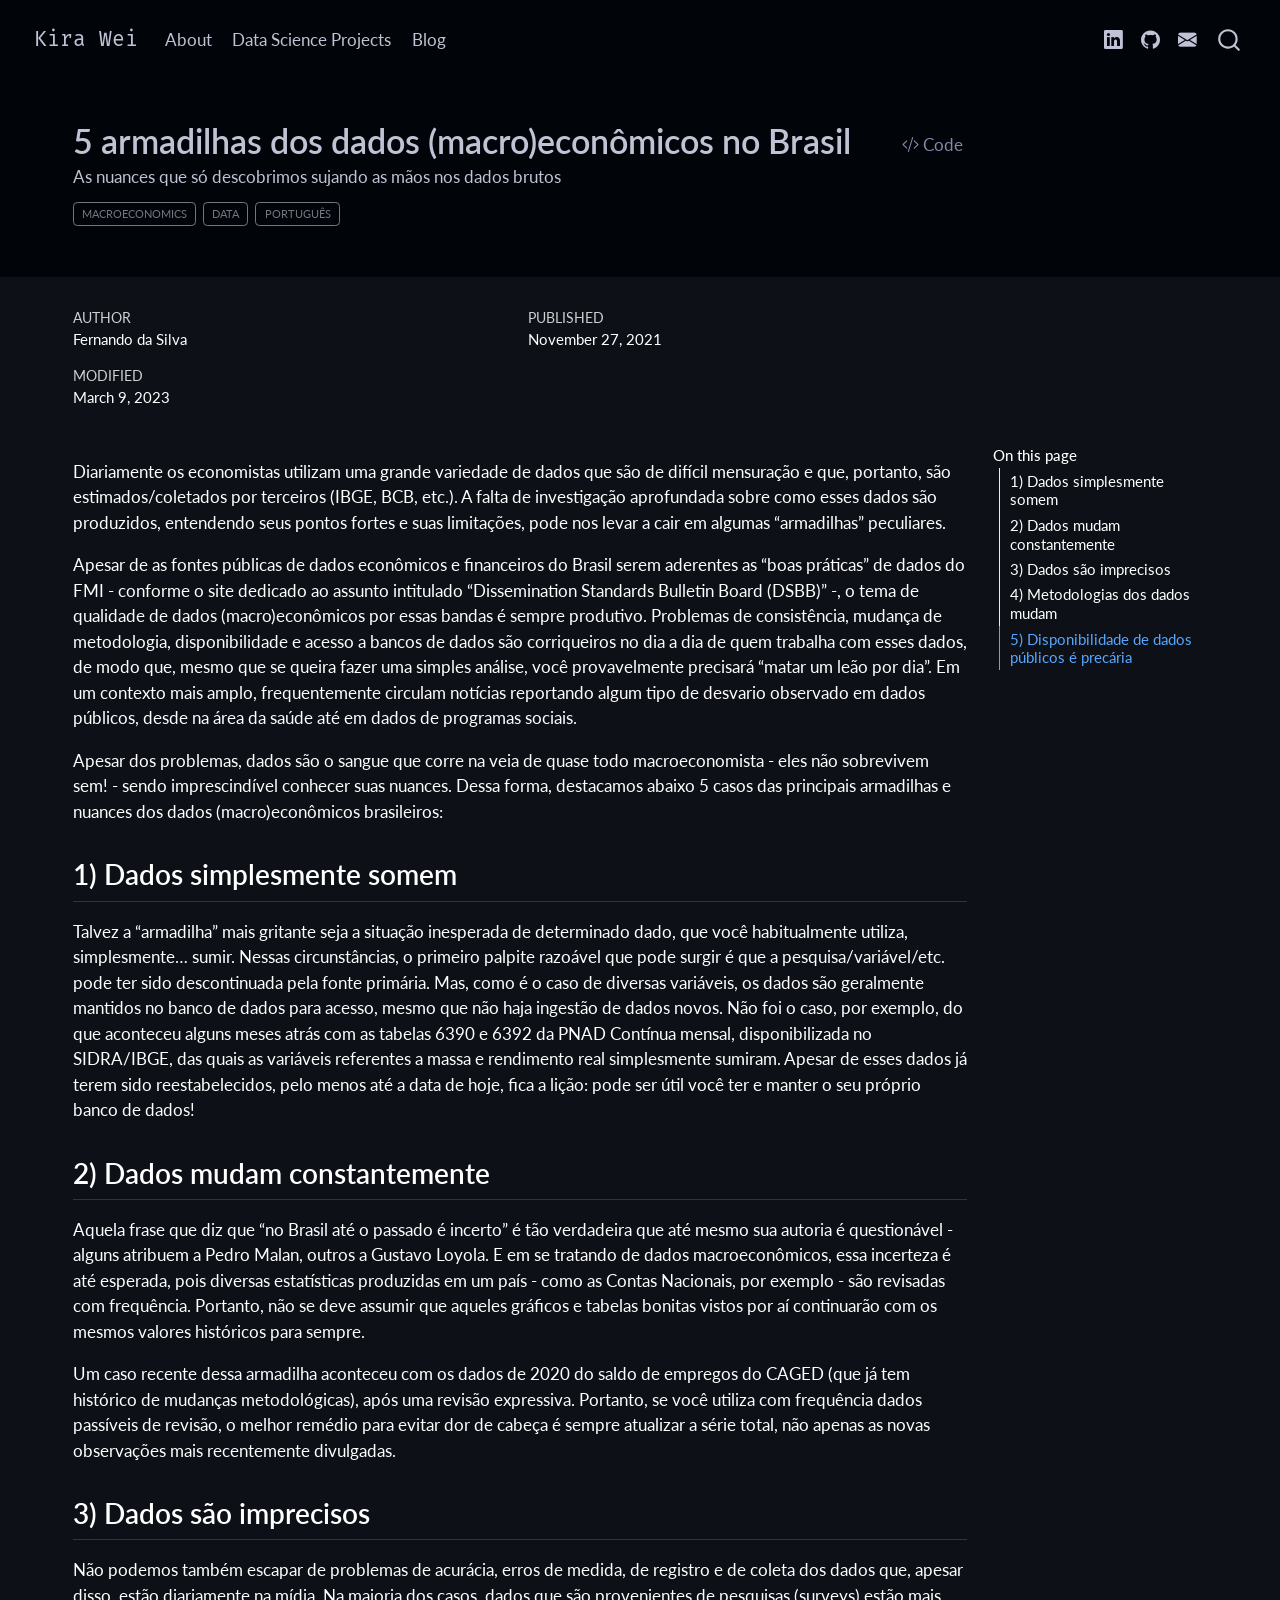
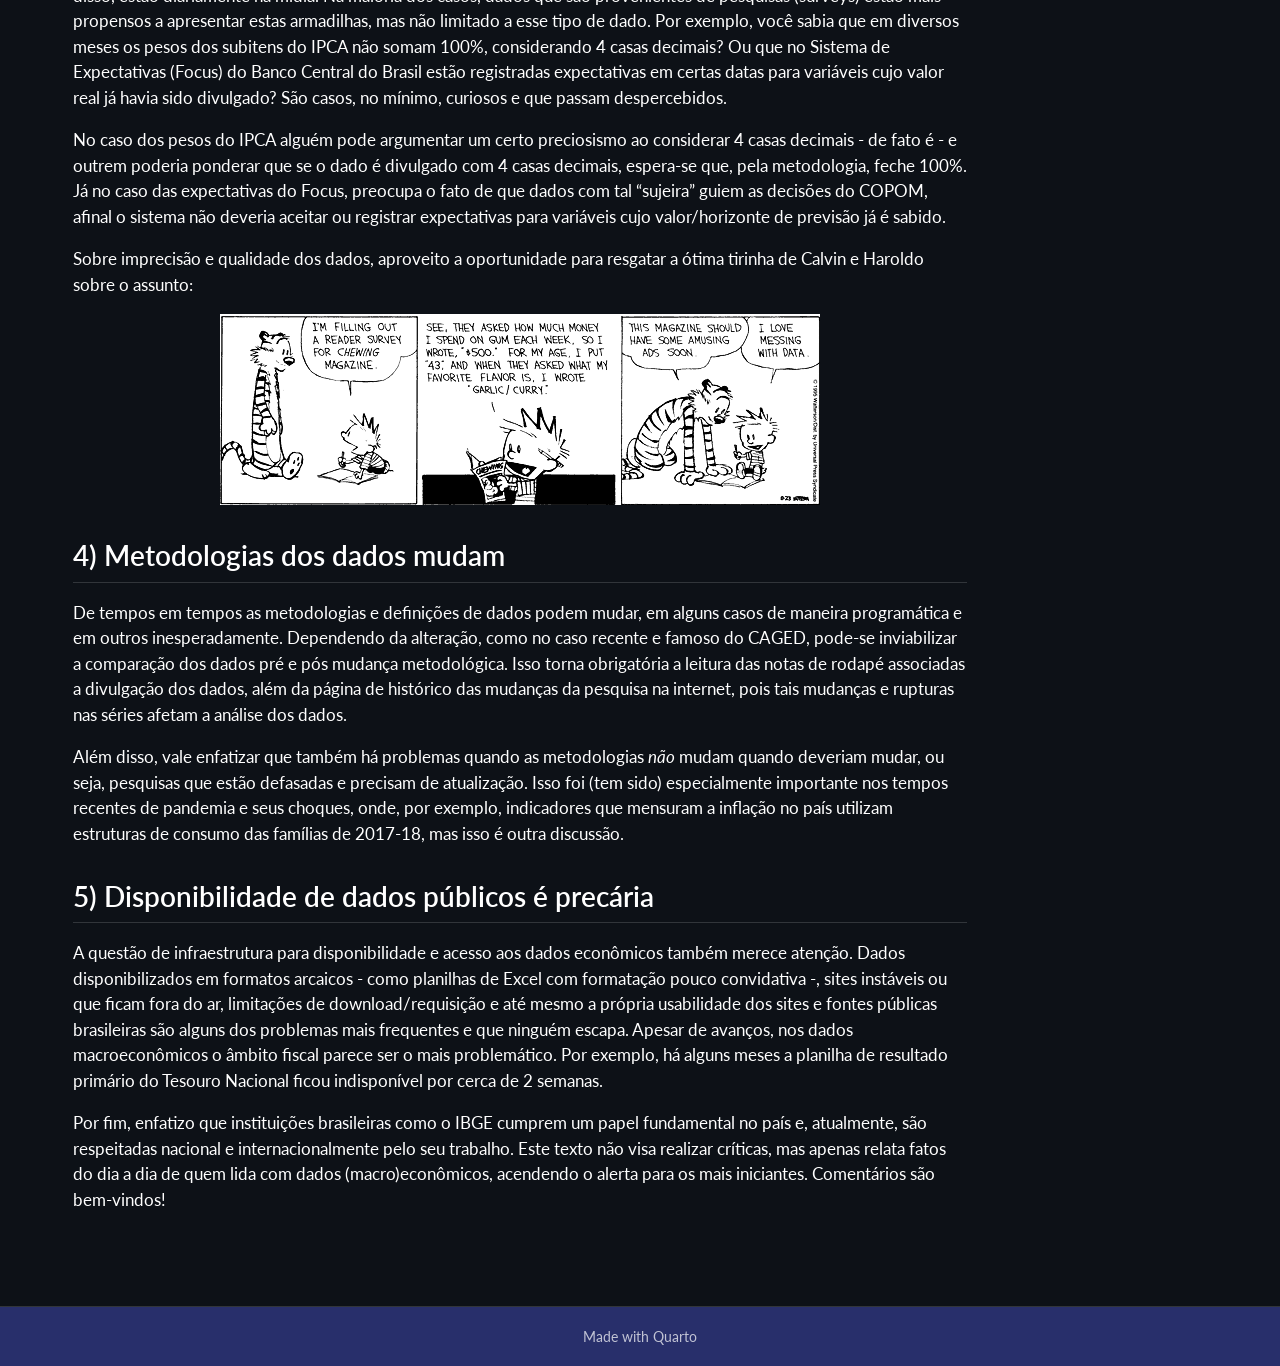
==== docs/projects/2021-11-27-armadilhas-dos-dados-macro-no-brasil/index.html @ 777007a1 "initial commit of quarto website" ====
<!DOCTYPE html>
<html xmlns="http://www.w3.org/1999/xhtml" lang="en" xml:lang="en"><head>

<meta charset="utf-8">
<meta name="generator" content="quarto-1.8.25">

<meta name="viewport" content="width=device-width, initial-scale=1.0, user-scalable=yes">

<meta name="author" content="Fernando da Silva">
<meta name="dcterms.date" content="2021-11-27">
<meta name="description" content="As nuances que só descobrimos sujando as mãos nos dados brutos">

<title>5 armadilhas dos dados (macro)econômicos no Brasil – Kira Wei</title>
<style>
code{white-space: pre-wrap;}
span.smallcaps{font-variant: small-caps;}
div.columns{display: flex; gap: min(4vw, 1.5em);}
div.column{flex: auto; overflow-x: auto;}
div.hanging-indent{margin-left: 1.5em; text-indent: -1.5em;}
ul.task-list{list-style: none;}
ul.task-list li input[type="checkbox"] {
  width: 0.8em;
  margin: 0 0.8em 0.2em -1em; /* quarto-specific, see https://github.com/quarto-dev/quarto-cli/issues/4556 */ 
  vertical-align: middle;
}
/* CSS for syntax highlighting */
html { -webkit-text-size-adjust: 100%; }
pre > code.sourceCode { white-space: pre; position: relative; }
pre > code.sourceCode > span { display: inline-block; line-height: 1.25; }
pre > code.sourceCode > span:empty { height: 1.2em; }
.sourceCode { overflow: visible; }
code.sourceCode > span { color: inherit; text-decoration: inherit; }
div.sourceCode { margin: 1em 0; }
pre.sourceCode { margin: 0; }
@media screen {
div.sourceCode { overflow: auto; }
}
@media print {
pre > code.sourceCode { white-space: pre-wrap; }
pre > code.sourceCode > span { text-indent: -5em; padding-left: 5em; }
}
pre.numberSource code
  { counter-reset: source-line 0; }
pre.numberSource code > span
  { position: relative; left: -4em; counter-increment: source-line; }
pre.numberSource code > span > a:first-child::before
  { content: counter(source-line);
    position: relative; left: -1em; text-align: right; vertical-align: baseline;
    border: none; display: inline-block;
    -webkit-touch-callout: none; -webkit-user-select: none;
    -khtml-user-select: none; -moz-user-select: none;
    -ms-user-select: none; user-select: none;
    padding: 0 4px; width: 4em;
  }
pre.numberSource { margin-left: 3em;  padding-left: 4px; }
div.sourceCode
  {   }
@media screen {
pre > code.sourceCode > span > a:first-child::before { text-decoration: underline; }
}
</style>


<script src="../../site_libs/quarto-nav/quarto-nav.js"></script>
<script src="../../site_libs/quarto-nav/headroom.min.js"></script>
<script src="../../site_libs/clipboard/clipboard.min.js"></script>
<script src="../../site_libs/quarto-search/autocomplete.umd.js"></script>
<script src="../../site_libs/quarto-search/fuse.min.js"></script>
<script src="../../site_libs/quarto-search/quarto-search.js"></script>
<meta name="quarto:offset" content="../../">
<link href="../../images/kirawei.png" rel="icon" type="image/png">
<script src="../../site_libs/quarto-html/quarto.js" type="module"></script>
<script src="../../site_libs/quarto-html/tabsets/tabsets.js" type="module"></script>
<script src="../../site_libs/quarto-html/axe/axe-check.js" type="module"></script>
<script src="../../site_libs/quarto-html/popper.min.js"></script>
<script src="../../site_libs/quarto-html/tippy.umd.min.js"></script>
<script src="../../site_libs/quarto-html/anchor.min.js"></script>
<link href="../../site_libs/quarto-html/tippy.css" rel="stylesheet">
<link href="../../site_libs/quarto-html/quarto-syntax-highlighting-dark-e1acd5637c463893ad826fee27f89eaf.css" rel="stylesheet" id="quarto-text-highlighting-styles">
<script src="../../site_libs/bootstrap/bootstrap.min.js"></script>
<link href="../../site_libs/bootstrap/bootstrap-icons.css" rel="stylesheet">
<link href="../../site_libs/bootstrap/bootstrap-3260d866896717bf08a0df898a0d5767.min.css" rel="stylesheet" append-hash="true" id="quarto-bootstrap" data-mode="dark">
<script id="quarto-search-options" type="application/json">{
  "location": "navbar",
  "copy-button": false,
  "collapse-after": 3,
  "panel-placement": "end",
  "type": "overlay",
  "limit": 50,
  "keyboard-shortcut": [
    "f",
    "/",
    "s"
  ],
  "show-item-context": false,
  "language": {
    "search-no-results-text": "No results",
    "search-matching-documents-text": "matching documents",
    "search-copy-link-title": "Copy link to search",
    "search-hide-matches-text": "Hide additional matches",
    "search-more-match-text": "more match in this document",
    "search-more-matches-text": "more matches in this document",
    "search-clear-button-title": "Clear",
    "search-text-placeholder": "",
    "search-detached-cancel-button-title": "Cancel",
    "search-submit-button-title": "Submit",
    "search-label": "Search"
  }
}</script>


<link rel="stylesheet" href="../../styles/css/styles.css">
<meta property="og:title" content="5 armadilhas dos dados (macro)econômicos no Brasil – Kira Wei">
<meta property="og:description" content="As nuances que só descobrimos sujando as mãos nos dados brutos">
<meta property="og:image" content="https://fortietwo.com/projects/2021-11-27-armadilhas-dos-dados-macro-no-brasil/imgs/Calvin_Hobbes_Data_Quality.png">
<meta property="og:site_name" content="Kira Wei">
<meta property="og:image:height" content="191">
<meta property="og:image:width" content="600">
</head>

<body class="nav-fixed quarto-light">

<div id="quarto-search-results"></div>
  <header id="quarto-header" class="headroom fixed-top quarto-banner">
    <nav class="navbar navbar-expand-lg " data-bs-theme="dark">
      <div class="navbar-container container-fluid">
      <div class="navbar-brand-container mx-auto">
    <a href="../../index.html" class="navbar-brand navbar-brand-logo">
    </a>
    <a class="navbar-brand" href="../../index.html">
    <span class="navbar-title">Kira Wei</span>
    </a>
  </div>
            <div id="quarto-search" class="" title="Search"></div>
          <button class="navbar-toggler" type="button" data-bs-toggle="collapse" data-bs-target="#navbarCollapse" aria-controls="navbarCollapse" role="menu" aria-expanded="false" aria-label="Toggle navigation" onclick="if (window.quartoToggleHeadroom) { window.quartoToggleHeadroom(); }">
  <span class="navbar-toggler-icon"></span>
</button>
          <div class="collapse navbar-collapse" id="navbarCollapse">
            <ul class="navbar-nav navbar-nav-scroll me-auto">
  <li class="nav-item">
    <a class="nav-link" href="../../index.html"> 
<span class="menu-text">About</span></a>
  </li>  
  <li class="nav-item">
    <a class="nav-link" href="../../projects.html"> 
<span class="menu-text">Data Science Projects</span></a>
  </li>  
  <li class="nav-item">
    <a class="nav-link" href="../../projects.html"> 
<span class="menu-text">Blog</span></a>
  </li>  
</ul>
            <ul class="navbar-nav navbar-nav-scroll ms-auto">
  <li class="nav-item compact">
    <a class="nav-link" href="https://www.linkedin.com/in/mengjiawei/"> <i class="bi bi-linkedin" role="img">
</i> 
<span class="menu-text"></span></a>
  </li>  
  <li class="nav-item compact">
    <a class="nav-link" href="https://github.com/kirawei2025"> <i class="bi bi-github" role="img">
</i> 
<span class="menu-text"></span></a>
  </li>  
  <li class="nav-item compact">
    <a class="nav-link" href="mailto:kiraofsimon@gmail.com"> <i class="bi bi-envelope-fill" role="img">
</i> 
<span class="menu-text"></span></a>
  </li>  
</ul>
          </div> <!-- /navcollapse -->
            <div class="quarto-navbar-tools">
</div>
      </div> <!-- /container-fluid -->
    </nav>
</header>
<!-- content -->
<header id="title-block-header" class="quarto-title-block default page-columns page-full">
  <div class="quarto-title-banner page-columns page-full">
    <div class="quarto-title column-page-left">
      <div class="quarto-title-block"><div><h1 class="title">5 armadilhas dos dados (macro)econômicos no Brasil</h1><button type="button" class="btn code-tools-button" id="quarto-code-tools-source"><i class="bi"></i> Code</button></div></div>
                  <div>
        <div class="description">
          As nuances que só descobrimos sujando as mãos nos dados brutos
        </div>
      </div>
                          <div class="quarto-categories">
                <div class="quarto-category">Macroeconomics</div>
                <div class="quarto-category">Data</div>
                <div class="quarto-category">Português</div>
              </div>
                  </div>
  </div>
    
  
  <div class="quarto-title-meta column-page-left">

      <div>
      <div class="quarto-title-meta-heading">Author</div>
      <div class="quarto-title-meta-contents">
               <p>Fernando da Silva </p>
            </div>
    </div>
      
      <div>
      <div class="quarto-title-meta-heading">Published</div>
      <div class="quarto-title-meta-contents">
        <p class="date">November 27, 2021</p>
      </div>
    </div>
    
      <div>
      <div class="quarto-title-meta-heading">Modified</div>
      <div class="quarto-title-meta-contents">
        <p class="date-modified">March 9, 2023</p>
      </div>
    </div>
      
    </div>
    
  
  </header><div id="quarto-content" class="quarto-container page-columns page-rows-contents page-layout-full page-navbar">
<!-- sidebar -->
<!-- margin-sidebar -->
    <div id="quarto-margin-sidebar" class="sidebar margin-sidebar">
        <nav id="TOC" role="doc-toc" class="toc-active">
    <h2 id="toc-title">On this page</h2>
   
  <ul>
  <li><a href="#dados-simplesmente-somem" id="toc-dados-simplesmente-somem" class="nav-link active" data-scroll-target="#dados-simplesmente-somem">1) Dados simplesmente somem</a></li>
  <li><a href="#dados-mudam-constantemente" id="toc-dados-mudam-constantemente" class="nav-link" data-scroll-target="#dados-mudam-constantemente">2) Dados mudam constantemente</a></li>
  <li><a href="#dados-são-imprecisos" id="toc-dados-são-imprecisos" class="nav-link" data-scroll-target="#dados-são-imprecisos">3) Dados são imprecisos</a></li>
  <li><a href="#metodologias-dos-dados-mudam" id="toc-metodologias-dos-dados-mudam" class="nav-link" data-scroll-target="#metodologias-dos-dados-mudam">4) Metodologias dos dados mudam</a></li>
  <li><a href="#disponibilidade-de-dados-públicos-é-precária" id="toc-disponibilidade-de-dados-públicos-é-precária" class="nav-link" data-scroll-target="#disponibilidade-de-dados-públicos-é-precária">5) Disponibilidade de dados públicos é precária</a></li>
  </ul>
</nav>
    </div>
<!-- main -->
<main class="content quarto-banner-title-block column-page-left" id="quarto-document-content">





<p>Diariamente os economistas utilizam uma grande variedade de dados que são de difícil mensuração e que, portanto, são estimados/coletados por terceiros (IBGE, BCB, etc.). A falta de investigação aprofundada sobre como esses dados são produzidos, entendendo seus pontos fortes e suas limitações, pode nos levar a cair em algumas “armadilhas” peculiares.</p>
<p>Apesar de as fontes públicas de dados econômicos e financeiros do Brasil serem aderentes as “boas práticas” de dados do FMI - conforme o site dedicado ao assunto intitulado “Dissemination Standards Bulletin Board (DSBB)” -, o tema de qualidade de dados (macro)econômicos por essas bandas é sempre produtivo. Problemas de consistência, mudança de metodologia, disponibilidade e acesso a bancos de dados são corriqueiros no dia a dia de quem trabalha com esses dados, de modo que, mesmo que se queira fazer uma simples análise, você provavelmente precisará “matar um leão por dia”. Em um contexto mais amplo, frequentemente circulam notícias reportando algum tipo de desvario observado em dados públicos, desde na área da saúde até em dados de programas sociais.</p>
<p>Apesar dos problemas, dados são o sangue que corre na veia de quase todo macroeconomista - eles não sobrevivem sem! - sendo imprescindível conhecer suas nuances. Dessa forma, destacamos abaixo 5 casos das principais armadilhas e nuances dos dados (macro)econômicos brasileiros:</p>
<section id="dados-simplesmente-somem" class="level2">
<h2 class="anchored" data-anchor-id="dados-simplesmente-somem">1) Dados simplesmente somem</h2>
<p>Talvez a “armadilha” mais gritante seja a situação inesperada de determinado dado, que você habitualmente utiliza, simplesmente… sumir. Nessas circunstâncias, o primeiro palpite razoável que pode surgir é que a pesquisa/variável/etc. pode ter sido descontinuada pela fonte primária. Mas, como é o caso de diversas variáveis, os dados são geralmente mantidos no banco de dados para acesso, mesmo que não haja ingestão de dados novos. Não foi o caso, por exemplo, do que aconteceu alguns meses atrás com as tabelas 6390 e 6392 da PNAD Contínua mensal, disponibilizada no SIDRA/IBGE, das quais as variáveis referentes a massa e rendimento real simplesmente sumiram. Apesar de esses dados já terem sido reestabelecidos, pelo menos até a data de hoje, fica a lição: pode ser útil você ter e manter o seu próprio banco de dados!</p>
</section>
<section id="dados-mudam-constantemente" class="level2">
<h2 class="anchored" data-anchor-id="dados-mudam-constantemente">2) Dados mudam constantemente</h2>
<p>Aquela frase que diz que “no Brasil até o passado é incerto” é tão verdadeira que até mesmo sua autoria é questionável - alguns atribuem a Pedro Malan, outros a Gustavo Loyola. E em se tratando de dados macroeconômicos, essa incerteza é até esperada, pois diversas estatísticas produzidas em um país - como as Contas Nacionais, por exemplo - são revisadas com frequência. Portanto, não se deve assumir que aqueles gráficos e tabelas bonitas vistos por aí continuarão com os mesmos valores históricos para sempre.</p>
<p>Um caso recente dessa armadilha aconteceu com os dados de 2020 do saldo de empregos do CAGED (que já tem histórico de mudanças metodológicas), após uma revisão expressiva. Portanto, se você utiliza com frequência dados passíveis de revisão, o melhor remédio para evitar dor de cabeça é sempre atualizar a série total, não apenas as novas observações mais recentemente divulgadas.</p>
</section>
<section id="dados-são-imprecisos" class="level2">
<h2 class="anchored" data-anchor-id="dados-são-imprecisos">3) Dados são imprecisos</h2>
<p>Não podemos também escapar de problemas de acurácia, erros de medida, de registro e de coleta dos dados que, apesar disso, estão diariamente na mídia. Na maioria dos casos, dados que são provenientes de pesquisas (surveys) estão mais propensos a apresentar estas armadilhas, mas não limitado a esse tipo de dado. Por exemplo, você sabia que em diversos meses os pesos dos subitens do IPCA não somam 100%, considerando 4 casas decimais? Ou que no Sistema de Expectativas (Focus) do Banco Central do Brasil estão registradas expectativas em certas datas para variáveis cujo valor real já havia sido divulgado? São casos, no mínimo, curiosos e que passam despercebidos.</p>
<p>No caso dos pesos do IPCA alguém pode argumentar um certo preciosismo ao considerar 4 casas decimais - de fato é - e outrem poderia ponderar que se o dado é divulgado com 4 casas decimais, espera-se que, pela metodologia, feche 100%. Já no caso das expectativas do Focus, preocupa o fato de que dados com tal “sujeira” guiem as decisões do COPOM, afinal o sistema não deveria aceitar ou registrar expectativas para variáveis cujo valor/horizonte de previsão já é sabido.</p>
<p>Sobre imprecisão e qualidade dos dados, aproveito a oportunidade para resgatar a ótima tirinha de Calvin e Haroldo sobre o assunto:</p>
<p style="text-align:center;">
<img src="imgs/Calvin_Hobbes_Data_Quality.png" class="img-fluid">
</p>
</section>
<section id="metodologias-dos-dados-mudam" class="level2">
<h2 class="anchored" data-anchor-id="metodologias-dos-dados-mudam">4) Metodologias dos dados mudam</h2>
<p>De tempos em tempos as metodologias e definições de dados podem mudar, em alguns casos de maneira programática e em outros inesperadamente. Dependendo da alteração, como no caso recente e famoso do CAGED, pode-se inviabilizar a comparação dos dados pré e pós mudança metodológica. Isso torna obrigatória a leitura das notas de rodapé associadas a divulgação dos dados, além da página de histórico das mudanças da pesquisa na internet, pois tais mudanças e rupturas nas séries afetam a análise dos dados.</p>
<p>Além disso, vale enfatizar que também há problemas quando as metodologias <em>não</em> mudam quando deveriam mudar, ou seja, pesquisas que estão defasadas e precisam de atualização. Isso foi (tem sido) especialmente importante nos tempos recentes de pandemia e seus choques, onde, por exemplo, indicadores que mensuram a inflação no país utilizam estruturas de consumo das famílias de 2017-18, mas isso é outra discussão.</p>
</section>
<section id="disponibilidade-de-dados-públicos-é-precária" class="level2">
<h2 class="anchored" data-anchor-id="disponibilidade-de-dados-públicos-é-precária">5) Disponibilidade de dados públicos é precária</h2>
<p>A questão de infraestrutura para disponibilidade e acesso aos dados econômicos também merece atenção. Dados disponibilizados em formatos arcaicos - como planilhas de Excel com formatação pouco convidativa -, sites instáveis ou que ficam fora do ar, limitações de download/requisição e até mesmo a própria usabilidade dos sites e fontes públicas brasileiras são alguns dos problemas mais frequentes e que ninguém escapa. Apesar de avanços, nos dados macroeconômicos o âmbito fiscal parece ser o mais problemático. Por exemplo, há alguns meses a planilha de resultado primário do Tesouro Nacional ficou indisponível por cerca de 2 semanas.</p>
<p>Por fim, enfatizo que instituições brasileiras como o IBGE cumprem um papel fundamental no país e, atualmente, são respeitadas nacional e internacionalmente pelo seu trabalho. Este texto não visa realizar críticas, mas apenas relata fatos do dia a dia de quem lida com dados (macro)econômicos, acendendo o alerta para os mais iniciantes. Comentários são bem-vindos!</p>


<!-- -->

</section>

</main> <!-- /main -->
<script id="quarto-html-after-body" type="application/javascript">
  window.document.addEventListener("DOMContentLoaded", function (event) {
    const icon = "";
    const anchorJS = new window.AnchorJS();
    anchorJS.options = {
      placement: 'right',
      icon: icon
    };
    anchorJS.add('.anchored');
    const isCodeAnnotation = (el) => {
      for (const clz of el.classList) {
        if (clz.startsWith('code-annotation-')) {                     
          return true;
        }
      }
      return false;
    }
    const onCopySuccess = function(e) {
      // button target
      const button = e.trigger;
      // don't keep focus
      button.blur();
      // flash "checked"
      button.classList.add('code-copy-button-checked');
      var currentTitle = button.getAttribute("title");
      button.setAttribute("title", "Copied!");
      let tooltip;
      if (window.bootstrap) {
        button.setAttribute("data-bs-toggle", "tooltip");
        button.setAttribute("data-bs-placement", "left");
        button.setAttribute("data-bs-title", "Copied!");
        tooltip = new bootstrap.Tooltip(button, 
          { trigger: "manual", 
            customClass: "code-copy-button-tooltip",
            offset: [0, -8]});
        tooltip.show();    
      }
      setTimeout(function() {
        if (tooltip) {
          tooltip.hide();
          button.removeAttribute("data-bs-title");
          button.removeAttribute("data-bs-toggle");
          button.removeAttribute("data-bs-placement");
        }
        button.setAttribute("title", currentTitle);
        button.classList.remove('code-copy-button-checked');
      }, 1000);
      // clear code selection
      e.clearSelection();
    }
    const getTextToCopy = function(trigger) {
      const outerScaffold = trigger.parentElement.cloneNode(true);
      const codeEl = outerScaffold.querySelector('code');
      for (const childEl of codeEl.children) {
        if (isCodeAnnotation(childEl)) {
          childEl.remove();
        }
      }
      return codeEl.innerText;
    }
    const clipboard = new window.ClipboardJS('.code-copy-button:not([data-in-quarto-modal])', {
      text: getTextToCopy
    });
    clipboard.on('success', onCopySuccess);
    if (window.document.getElementById('quarto-embedded-source-code-modal')) {
      const clipboardModal = new window.ClipboardJS('.code-copy-button[data-in-quarto-modal]', {
        text: getTextToCopy,
        container: window.document.getElementById('quarto-embedded-source-code-modal')
      });
      clipboardModal.on('success', onCopySuccess);
    }
    const viewSource = window.document.getElementById('quarto-view-source') ||
                       window.document.getElementById('quarto-code-tools-source');
    if (viewSource) {
      const sourceUrl = viewSource.getAttribute("data-quarto-source-url");
      viewSource.addEventListener("click", function(e) {
        if (sourceUrl) {
          // rstudio viewer pane
          if (/\bcapabilities=\b/.test(window.location)) {
            window.open(sourceUrl);
          } else {
            window.location.href = sourceUrl;
          }
        } else {
          const modal = new bootstrap.Modal(document.getElementById('quarto-embedded-source-code-modal'));
          modal.show();
        }
        return false;
      });
    }
    function toggleCodeHandler(show) {
      return function(e) {
        const detailsSrc = window.document.querySelectorAll(".cell > details > .sourceCode");
        for (let i=0; i<detailsSrc.length; i++) {
          const details = detailsSrc[i].parentElement;
          if (show) {
            details.open = true;
          } else {
            details.removeAttribute("open");
          }
        }
        const cellCodeDivs = window.document.querySelectorAll(".cell > .sourceCode");
        const fromCls = show ? "hidden" : "unhidden";
        const toCls = show ? "unhidden" : "hidden";
        for (let i=0; i<cellCodeDivs.length; i++) {
          const codeDiv = cellCodeDivs[i];
          if (codeDiv.classList.contains(fromCls)) {
            codeDiv.classList.remove(fromCls);
            codeDiv.classList.add(toCls);
          } 
        }
        return false;
      }
    }
    const hideAllCode = window.document.getElementById("quarto-hide-all-code");
    if (hideAllCode) {
      hideAllCode.addEventListener("click", toggleCodeHandler(false));
    }
    const showAllCode = window.document.getElementById("quarto-show-all-code");
    if (showAllCode) {
      showAllCode.addEventListener("click", toggleCodeHandler(true));
    }
      var localhostRegex = new RegExp(/^(?:http|https):\/\/localhost\:?[0-9]*\//);
      var mailtoRegex = new RegExp(/^mailto:/);
        var filterRegex = new RegExp("^(?:http:|https:)\/\/(www\.)?fortietwo\.com");
      var isInternal = (href) => {
          return filterRegex.test(href) || localhostRegex.test(href) || mailtoRegex.test(href);
      }
      // Inspect non-navigation links and adorn them if external
     var links = window.document.querySelectorAll('a[href]:not(.nav-link):not(.navbar-brand):not(.toc-action):not(.sidebar-link):not(.sidebar-item-toggle):not(.pagination-link):not(.no-external):not([aria-hidden]):not(.dropdown-item):not(.quarto-navigation-tool):not(.about-link)');
      for (var i=0; i<links.length; i++) {
        const link = links[i];
        if (!isInternal(link.href)) {
          // undo the damage that might have been done by quarto-nav.js in the case of
          // links that we want to consider external
          if (link.dataset.originalHref !== undefined) {
            link.href = link.dataset.originalHref;
          }
            // target, if specified
            link.setAttribute("target", "_blank");
            if (link.getAttribute("rel") === null) {
              link.setAttribute("rel", "noopener");
            }
        }
      }
    function tippyHover(el, contentFn, onTriggerFn, onUntriggerFn) {
      const config = {
        allowHTML: true,
        maxWidth: 500,
        delay: 100,
        arrow: false,
        appendTo: function(el) {
            return el.parentElement;
        },
        interactive: true,
        interactiveBorder: 10,
        theme: 'quarto',
        placement: 'bottom-start',
      };
      if (contentFn) {
        config.content = contentFn;
      }
      if (onTriggerFn) {
        config.onTrigger = onTriggerFn;
      }
      if (onUntriggerFn) {
        config.onUntrigger = onUntriggerFn;
      }
      window.tippy(el, config); 
    }
    const noterefs = window.document.querySelectorAll('a[role="doc-noteref"]');
    for (var i=0; i<noterefs.length; i++) {
      const ref = noterefs[i];
      tippyHover(ref, function() {
        // use id or data attribute instead here
        let href = ref.getAttribute('data-footnote-href') || ref.getAttribute('href');
        try { href = new URL(href).hash; } catch {}
        const id = href.replace(/^#\/?/, "");
        const note = window.document.getElementById(id);
        if (note) {
          return note.innerHTML;
        } else {
          return "";
        }
      });
    }
    const xrefs = window.document.querySelectorAll('a.quarto-xref');
    const processXRef = (id, note) => {
      // Strip column container classes
      const stripColumnClz = (el) => {
        el.classList.remove("page-full", "page-columns");
        if (el.children) {
          for (const child of el.children) {
            stripColumnClz(child);
          }
        }
      }
      stripColumnClz(note)
      if (id === null || id.startsWith('sec-')) {
        // Special case sections, only their first couple elements
        const container = document.createElement("div");
        if (note.children && note.children.length > 2) {
          container.appendChild(note.children[0].cloneNode(true));
          for (let i = 1; i < note.children.length; i++) {
            const child = note.children[i];
            if (child.tagName === "P" && child.innerText === "") {
              continue;
            } else {
              container.appendChild(child.cloneNode(true));
              break;
            }
          }
          if (window.Quarto?.typesetMath) {
            window.Quarto.typesetMath(container);
          }
          return container.innerHTML
        } else {
          if (window.Quarto?.typesetMath) {
            window.Quarto.typesetMath(note);
          }
          return note.innerHTML;
        }
      } else {
        // Remove any anchor links if they are present
        const anchorLink = note.querySelector('a.anchorjs-link');
        if (anchorLink) {
          anchorLink.remove();
        }
        if (window.Quarto?.typesetMath) {
          window.Quarto.typesetMath(note);
        }
        if (note.classList.contains("callout")) {
          return note.outerHTML;
        } else {
          return note.innerHTML;
        }
      }
    }
    for (var i=0; i<xrefs.length; i++) {
      const xref = xrefs[i];
      tippyHover(xref, undefined, function(instance) {
        instance.disable();
        let url = xref.getAttribute('href');
        let hash = undefined; 
        if (url.startsWith('#')) {
          hash = url;
        } else {
          try { hash = new URL(url).hash; } catch {}
        }
        if (hash) {
          const id = hash.replace(/^#\/?/, "");
          const note = window.document.getElementById(id);
          if (note !== null) {
            try {
              const html = processXRef(id, note.cloneNode(true));
              instance.setContent(html);
            } finally {
              instance.enable();
              instance.show();
            }
          } else {
            // See if we can fetch this
            fetch(url.split('#')[0])
            .then(res => res.text())
            .then(html => {
              const parser = new DOMParser();
              const htmlDoc = parser.parseFromString(html, "text/html");
              const note = htmlDoc.getElementById(id);
              if (note !== null) {
                const html = processXRef(id, note);
                instance.setContent(html);
              } 
            }).finally(() => {
              instance.enable();
              instance.show();
            });
          }
        } else {
          // See if we can fetch a full url (with no hash to target)
          // This is a special case and we should probably do some content thinning / targeting
          fetch(url)
          .then(res => res.text())
          .then(html => {
            const parser = new DOMParser();
            const htmlDoc = parser.parseFromString(html, "text/html");
            const note = htmlDoc.querySelector('main.content');
            if (note !== null) {
              // This should only happen for chapter cross references
              // (since there is no id in the URL)
              // remove the first header
              if (note.children.length > 0 && note.children[0].tagName === "HEADER") {
                note.children[0].remove();
              }
              const html = processXRef(null, note);
              instance.setContent(html);
            } 
          }).finally(() => {
            instance.enable();
            instance.show();
          });
        }
      }, function(instance) {
      });
    }
        let selectedAnnoteEl;
        const selectorForAnnotation = ( cell, annotation) => {
          let cellAttr = 'data-code-cell="' + cell + '"';
          let lineAttr = 'data-code-annotation="' +  annotation + '"';
          const selector = 'span[' + cellAttr + '][' + lineAttr + ']';
          return selector;
        }
        const selectCodeLines = (annoteEl) => {
          const doc = window.document;
          const targetCell = annoteEl.getAttribute("data-target-cell");
          const targetAnnotation = annoteEl.getAttribute("data-target-annotation");
          const annoteSpan = window.document.querySelector(selectorForAnnotation(targetCell, targetAnnotation));
          const lines = annoteSpan.getAttribute("data-code-lines").split(",");
          const lineIds = lines.map((line) => {
            return targetCell + "-" + line;
          })
          let top = null;
          let height = null;
          let parent = null;
          if (lineIds.length > 0) {
              //compute the position of the single el (top and bottom and make a div)
              const el = window.document.getElementById(lineIds[0]);
              top = el.offsetTop;
              height = el.offsetHeight;
              parent = el.parentElement.parentElement;
            if (lineIds.length > 1) {
              const lastEl = window.document.getElementById(lineIds[lineIds.length - 1]);
              const bottom = lastEl.offsetTop + lastEl.offsetHeight;
              height = bottom - top;
            }
            if (top !== null && height !== null && parent !== null) {
              // cook up a div (if necessary) and position it 
              let div = window.document.getElementById("code-annotation-line-highlight");
              if (div === null) {
                div = window.document.createElement("div");
                div.setAttribute("id", "code-annotation-line-highlight");
                div.style.position = 'absolute';
                parent.appendChild(div);
              }
              div.style.top = top - 2 + "px";
              div.style.height = height + 4 + "px";
              div.style.left = 0;
              let gutterDiv = window.document.getElementById("code-annotation-line-highlight-gutter");
              if (gutterDiv === null) {
                gutterDiv = window.document.createElement("div");
                gutterDiv.setAttribute("id", "code-annotation-line-highlight-gutter");
                gutterDiv.style.position = 'absolute';
                const codeCell = window.document.getElementById(targetCell);
                const gutter = codeCell.querySelector('.code-annotation-gutter');
                gutter.appendChild(gutterDiv);
              }
              gutterDiv.style.top = top - 2 + "px";
              gutterDiv.style.height = height + 4 + "px";
            }
            selectedAnnoteEl = annoteEl;
          }
        };
        const unselectCodeLines = () => {
          const elementsIds = ["code-annotation-line-highlight", "code-annotation-line-highlight-gutter"];
          elementsIds.forEach((elId) => {
            const div = window.document.getElementById(elId);
            if (div) {
              div.remove();
            }
          });
          selectedAnnoteEl = undefined;
        };
          // Handle positioning of the toggle
      window.addEventListener(
        "resize",
        throttle(() => {
          elRect = undefined;
          if (selectedAnnoteEl) {
            selectCodeLines(selectedAnnoteEl);
          }
        }, 10)
      );
      function throttle(fn, ms) {
      let throttle = false;
      let timer;
        return (...args) => {
          if(!throttle) { // first call gets through
              fn.apply(this, args);
              throttle = true;
          } else { // all the others get throttled
              if(timer) clearTimeout(timer); // cancel #2
              timer = setTimeout(() => {
                fn.apply(this, args);
                timer = throttle = false;
              }, ms);
          }
        };
      }
        // Attach click handler to the DT
        const annoteDls = window.document.querySelectorAll('dt[data-target-cell]');
        for (const annoteDlNode of annoteDls) {
          annoteDlNode.addEventListener('click', (event) => {
            const clickedEl = event.target;
            if (clickedEl !== selectedAnnoteEl) {
              unselectCodeLines();
              const activeEl = window.document.querySelector('dt[data-target-cell].code-annotation-active');
              if (activeEl) {
                activeEl.classList.remove('code-annotation-active');
              }
              selectCodeLines(clickedEl);
              clickedEl.classList.add('code-annotation-active');
            } else {
              // Unselect the line
              unselectCodeLines();
              clickedEl.classList.remove('code-annotation-active');
            }
          });
        }
    const findCites = (el) => {
      const parentEl = el.parentElement;
      if (parentEl) {
        const cites = parentEl.dataset.cites;
        if (cites) {
          return {
            el,
            cites: cites.split(' ')
          };
        } else {
          return findCites(el.parentElement)
        }
      } else {
        return undefined;
      }
    };
    var bibliorefs = window.document.querySelectorAll('a[role="doc-biblioref"]');
    for (var i=0; i<bibliorefs.length; i++) {
      const ref = bibliorefs[i];
      const citeInfo = findCites(ref);
      if (citeInfo) {
        tippyHover(citeInfo.el, function() {
          var popup = window.document.createElement('div');
          citeInfo.cites.forEach(function(cite) {
            var citeDiv = window.document.createElement('div');
            citeDiv.classList.add('hanging-indent');
            citeDiv.classList.add('csl-entry');
            var biblioDiv = window.document.getElementById('ref-' + cite);
            if (biblioDiv) {
              citeDiv.innerHTML = biblioDiv.innerHTML;
            }
            popup.appendChild(citeDiv);
          });
          return popup.innerHTML;
        });
      }
    }
  });
  </script><div class="modal fade" id="quarto-embedded-source-code-modal" tabindex="-1" aria-labelledby="quarto-embedded-source-code-modal-label" aria-hidden="true"><div class="modal-dialog modal-dialog-scrollable"><div class="modal-content"><div class="modal-header"><h5 class="modal-title" id="quarto-embedded-source-code-modal-label">Source Code</h5><button class="btn-close" data-bs-dismiss="modal"></button></div><div class="modal-body"><div class="">
<div class="code-copy-outer-scaffold"><div class="sourceCode" id="cb1" data-shortcodes="false"><pre class="sourceCode numberSource markdown number-lines code-with-copy"><code class="sourceCode markdown"><span id="cb1-1"><a href="#cb1-1"></a><span class="co">---</span></span>
<span id="cb1-2"><a href="#cb1-2"></a><span class="an">title:</span><span class="co"> "5 armadilhas dos dados (macro)econômicos no Brasil"</span></span>
<span id="cb1-3"><a href="#cb1-3"></a><span class="an">author:</span><span class="co"> "Fernando da Silva"</span></span>
<span id="cb1-4"><a href="#cb1-4"></a><span class="an">date:</span><span class="co"> "2021-11-27"</span></span>
<span id="cb1-5"><a href="#cb1-5"></a><span class="an">date-modified:</span><span class="co"> "2023-03-09"</span></span>
<span id="cb1-6"><a href="#cb1-6"></a><span class="an">description:</span><span class="co"> "As nuances que só descobrimos sujando as mãos nos dados brutos"</span></span>
<span id="cb1-7"><a href="#cb1-7"></a><span class="an">categories:</span><span class="co"> [Macroeconomics, Data, Português]</span></span>
<span id="cb1-8"><a href="#cb1-8"></a><span class="an">image:</span><span class="co"> "imgs/Calvin_Hobbes_Data_Quality.png"</span></span>
<span id="cb1-9"><a href="#cb1-9"></a><span class="an">aliases:</span></span>
<span id="cb1-10"><a href="#cb1-10"></a><span class="co">  - /posts/macroeconomia/pitfalls-macro-br/index.html</span></span>
<span id="cb1-11"><a href="#cb1-11"></a><span class="co">---</span></span>
<span id="cb1-12"><a href="#cb1-12"></a></span>
<span id="cb1-13"><a href="#cb1-13"></a>Diariamente os economistas utilizam uma grande variedade de dados que são de difícil mensuração e que, portanto, são estimados/coletados por terceiros (IBGE, BCB, etc.). A falta de investigação aprofundada sobre como esses dados são produzidos, entendendo seus pontos fortes e suas limitações, pode nos levar a cair em algumas "armadilhas" peculiares.</span>
<span id="cb1-14"><a href="#cb1-14"></a></span>
<span id="cb1-15"><a href="#cb1-15"></a>Apesar de as fontes públicas de dados econômicos e financeiros do Brasil serem aderentes as "boas práticas" de dados do FMI - conforme o site dedicado ao assunto intitulado "Dissemination Standards Bulletin Board (DSBB)" -, o tema de qualidade de dados (macro)econômicos por essas bandas é sempre produtivo. Problemas de consistência, mudança de metodologia, disponibilidade e acesso a bancos de dados são corriqueiros no dia a dia de quem trabalha com esses dados, de modo que, mesmo que se queira fazer uma simples análise, você provavelmente precisará "matar um leão por dia". Em um contexto mais amplo, frequentemente circulam notícias reportando algum tipo de desvario observado em dados públicos, desde na área da saúde até em dados de programas sociais.</span>
<span id="cb1-16"><a href="#cb1-16"></a></span>
<span id="cb1-17"><a href="#cb1-17"></a>Apesar dos problemas, dados são o sangue que corre na veia de quase todo macroeconomista - eles não sobrevivem sem! - sendo imprescindível conhecer suas nuances. Dessa forma, destacamos abaixo 5 casos das principais armadilhas e nuances dos dados (macro)econômicos brasileiros:</span>
<span id="cb1-18"><a href="#cb1-18"></a></span>
<span id="cb1-19"><a href="#cb1-19"></a><span class="fu">## 1) Dados simplesmente somem</span></span>
<span id="cb1-20"><a href="#cb1-20"></a></span>
<span id="cb1-21"><a href="#cb1-21"></a>Talvez a "armadilha" mais gritante seja a situação inesperada de determinado dado, que você habitualmente utiliza, simplesmente... sumir. Nessas circunstâncias, o primeiro palpite razoável que pode surgir é que a pesquisa/variável/etc. pode ter sido descontinuada pela fonte primária. Mas, como é o caso de diversas variáveis, os dados são geralmente mantidos no banco de dados para acesso, mesmo que não haja ingestão de dados novos. Não foi o caso, por exemplo, do que aconteceu alguns meses atrás com as tabelas 6390 e 6392 da PNAD Contínua mensal, disponibilizada no SIDRA/IBGE, das quais as variáveis referentes a massa e rendimento real simplesmente sumiram. Apesar de esses dados já terem sido reestabelecidos, pelo menos até a data de hoje, fica a lição: pode ser útil você ter e manter o seu próprio banco de dados!</span>
<span id="cb1-22"><a href="#cb1-22"></a></span>
<span id="cb1-23"><a href="#cb1-23"></a><span class="fu">## 2) Dados mudam constantemente</span></span>
<span id="cb1-24"><a href="#cb1-24"></a></span>
<span id="cb1-25"><a href="#cb1-25"></a>Aquela frase que diz que "no Brasil até o passado é incerto" é tão verdadeira que até mesmo sua autoria é questionável - alguns atribuem a Pedro Malan, outros a Gustavo Loyola. E em se tratando de dados macroeconômicos, essa incerteza é até esperada, pois diversas estatísticas produzidas em um país - como as Contas Nacionais, por exemplo - são revisadas com frequência. Portanto, não se deve assumir que aqueles gráficos e tabelas bonitas vistos por aí continuarão com os mesmos valores históricos para sempre.</span>
<span id="cb1-26"><a href="#cb1-26"></a></span>
<span id="cb1-27"><a href="#cb1-27"></a>Um caso recente dessa armadilha aconteceu com os dados de 2020 do saldo de empregos do CAGED (que já tem histórico de mudanças metodológicas), após uma revisão expressiva. Portanto, se você utiliza com frequência dados passíveis de revisão, o melhor remédio para evitar dor de cabeça é sempre atualizar a série total, não apenas as novas observações mais recentemente divulgadas.</span>
<span id="cb1-28"><a href="#cb1-28"></a></span>
<span id="cb1-29"><a href="#cb1-29"></a><span class="fu">## 3) Dados são imprecisos</span></span>
<span id="cb1-30"><a href="#cb1-30"></a></span>
<span id="cb1-31"><a href="#cb1-31"></a>Não podemos também escapar de problemas de acurácia, erros de medida, de registro e de coleta dos dados que, apesar disso, estão diariamente na mídia. Na maioria dos casos, dados que são provenientes de pesquisas (surveys) estão mais propensos a apresentar estas armadilhas, mas não limitado a esse tipo de dado. Por exemplo, você sabia que em diversos meses os pesos dos subitens do IPCA não somam 100%, considerando 4 casas decimais? Ou que no Sistema de Expectativas (Focus) do Banco Central do Brasil estão registradas expectativas em certas datas para variáveis cujo valor real já havia sido divulgado? São casos, no mínimo, curiosos e que passam despercebidos.</span>
<span id="cb1-32"><a href="#cb1-32"></a></span>
<span id="cb1-33"><a href="#cb1-33"></a>No caso dos pesos do IPCA alguém pode argumentar um certo preciosismo ao considerar 4 casas decimais - de fato é - e outrem poderia ponderar que se o dado é divulgado com 4 casas decimais, espera-se que, pela metodologia, feche 100%. Já no caso das expectativas do Focus, preocupa o fato de que dados com tal "sujeira" guiem as decisões do COPOM, afinal o sistema não deveria aceitar ou registrar expectativas para variáveis cujo valor/horizonte de previsão já é sabido.</span>
<span id="cb1-34"><a href="#cb1-34"></a></span>
<span id="cb1-35"><a href="#cb1-35"></a>Sobre imprecisão e qualidade dos dados, aproveito a oportunidade para resgatar a ótima tirinha de Calvin e Haroldo sobre o assunto:</span>
<span id="cb1-36"><a href="#cb1-36"></a></span>
<span id="cb1-37"><a href="#cb1-37"></a><span class="dt">&lt;</span><span class="kw">p</span><span class="ot"> style</span><span class="op">=</span><span class="st">"text-align:center;"</span><span class="dt">&gt;</span></span>
<span id="cb1-38"><a href="#cb1-38"></a><span class="al">![](imgs/Calvin_Hobbes_Data_Quality.png)</span></span>
<span id="cb1-39"><a href="#cb1-39"></a><span class="dt">&lt;/</span><span class="kw">p</span><span class="dt">&gt;</span></span>
<span id="cb1-40"><a href="#cb1-40"></a></span>
<span id="cb1-41"><a href="#cb1-41"></a><span class="fu">## 4) Metodologias dos dados mudam</span></span>
<span id="cb1-42"><a href="#cb1-42"></a></span>
<span id="cb1-43"><a href="#cb1-43"></a>De tempos em tempos as metodologias e definições de dados podem mudar, em alguns casos de maneira programática e em outros inesperadamente. Dependendo da alteração, como no caso recente e famoso do CAGED, pode-se inviabilizar a comparação dos dados pré e pós mudança metodológica. Isso torna obrigatória a leitura das notas de rodapé associadas a divulgação dos dados, além da página de histórico das mudanças da pesquisa na internet, pois tais mudanças e rupturas nas séries afetam a análise dos dados.</span>
<span id="cb1-44"><a href="#cb1-44"></a></span>
<span id="cb1-45"><a href="#cb1-45"></a>Além disso, vale enfatizar que também há problemas quando as metodologias *não* mudam quando deveriam mudar, ou seja, pesquisas que estão defasadas e precisam de atualização. Isso foi (tem sido) especialmente importante nos tempos recentes de pandemia e seus choques, onde, por exemplo, indicadores que mensuram a inflação no país utilizam estruturas de consumo das famílias de 2017-18, mas isso é outra discussão.</span>
<span id="cb1-46"><a href="#cb1-46"></a></span>
<span id="cb1-47"><a href="#cb1-47"></a><span class="fu">## 5) Disponibilidade de dados públicos é precária</span></span>
<span id="cb1-48"><a href="#cb1-48"></a></span>
<span id="cb1-49"><a href="#cb1-49"></a>A questão de infraestrutura para disponibilidade e acesso aos dados econômicos também merece atenção. Dados disponibilizados em formatos arcaicos - como planilhas de Excel com formatação pouco convidativa -, sites instáveis ou que ficam fora do ar, limitações de download/requisição e até mesmo a própria usabilidade dos sites e fontes públicas brasileiras são alguns dos problemas mais frequentes e que ninguém escapa. Apesar de avanços, nos dados macroeconômicos o âmbito fiscal parece ser o mais problemático. Por exemplo, há alguns meses a planilha de resultado primário do Tesouro Nacional ficou indisponível por cerca de 2 semanas.</span>
<span id="cb1-50"><a href="#cb1-50"></a></span>
<span id="cb1-51"><a href="#cb1-51"></a>Por fim, enfatizo que instituições brasileiras como o IBGE cumprem um papel fundamental no país e, atualmente, são respeitadas nacional e internacionalmente pelo seu trabalho. Este texto não visa realizar críticas, mas apenas relata fatos do dia a dia de quem lida com dados (macro)econômicos, acendendo o alerta para os mais iniciantes. Comentários são bem-vindos!</span></code></pre></div><button title="Copy to Clipboard" class="code-copy-button" data-in-quarto-modal=""><i class="bi"></i></button></div>
</div></div></div></div></div>
</div> <!-- /content -->
<footer class="footer">
  <div class="nav-footer">
    <div class="nav-footer-left">
      &nbsp;
    </div>   
    <div class="nav-footer-center">
<p>Made with&nbsp;<a href="https://quarto.org/">Quarto</a></p>
</div>
    <div class="nav-footer-right">
      &nbsp;
    </div>
  </div>
</footer>




</body></html>
---- docs/site_libs/quarto-html/tippy.css ----
.tippy-box[data-animation=fade][data-state=hidden]{opacity:0}[data-tippy-root]{max-width:calc(100vw - 10px)}.tippy-box{position:relative;background-color:#333;color:#fff;border-radius:4px;font-size:14px;line-height:1.4;white-space:normal;outline:0;transition-property:transform,visibility,opacity}.tippy-box[data-placement^=top]>.tippy-arrow{bottom:0}.tippy-box[data-placement^=top]>.tippy-arrow:before{bottom:-7px;left:0;border-width:8px 8px 0;border-top-color:initial;transform-origin:center top}.tippy-box[data-placement^=bottom]>.tippy-arrow{top:0}.tippy-box[data-placement^=bottom]>.tippy-arrow:before{top:-7px;left:0;border-width:0 8px 8px;border-bottom-color:initial;transform-origin:center bottom}.tippy-box[data-placement^=left]>.tippy-arrow{right:0}.tippy-box[data-placement^=left]>.tippy-arrow:before{border-width:8px 0 8px 8px;border-left-color:initial;right:-7px;transform-origin:center left}.tippy-box[data-placement^=right]>.tippy-arrow{left:0}.tippy-box[data-placement^=right]>.tippy-arrow:before{left:-7px;border-width:8px 8px 8px 0;border-right-color:initial;transform-origin:center right}.tippy-box[data-inertia][data-state=visible]{transition-timing-function:cubic-bezier(.54,1.5,.38,1.11)}.tippy-arrow{width:16px;height:16px;color:#333}.tippy-arrow:before{content:"";position:absolute;border-color:transparent;border-style:solid}.tippy-content{position:relative;padding:5px 9px;z-index:1}
---- docs/site_libs/quarto-html/quarto-syntax-highlighting-dark-e1acd5637c463893ad826fee27f89eaf.css ----
/* quarto syntax highlight colors */
:root {
  --quarto-hl-al-color: #e85848;
  --quarto-hl-an-color: #ad7fa8;
  --quarto-hl-at-color: #ad7fa8;
  --quarto-hl-bn-color: #edd400;
  --quarto-hl-bu-color: #729fcf;
  --quarto-hl-ch-color: #ce5c00;
  --quarto-hl-co-color: #30a100;
  --quarto-hl-cv-color: #ad7fa8;
  --quarto-hl-cn-color: #edd400;
  --quarto-hl-cf-color: #ffffff;
  --quarto-hl-dt-color: #508ed8;
  --quarto-hl-dv-color: #edd400;
  --quarto-hl-do-color: #4e9a06;
  --quarto-hl-er-color: #e85848;
  --quarto-hl-ex-color: #508ed8;
  --quarto-hl-fl-color: #ce5c00;
  --quarto-hl-fu-color: #729fcf;
  --quarto-hl-im-color: #ad7fa8;
  --quarto-hl-in-color: #c0a25f;
  --quarto-hl-kw-color: #ffffff;
  --quarto-hl-op-color: #eeeeec;
  --quarto-hl-pp-color: #ad7fa8;
  --quarto-hl-re-color: #508ed8;
  --quarto-hl-sc-color: #ce5c00;
  --quarto-hl-ss-color: #fce94f;
  --quarto-hl-st-color: #edd400;
  --quarto-hl-va-color: #ce5c00;
  --quarto-hl-vs-color: #c4a000;
  --quarto-hl-wa-color: #e85848;
}

/* other quarto variables */
:root {
  --quarto-font-monospace: SFMono-Regular, Menlo, Monaco, Consolas, "Liberation Mono", "Courier New", monospace;
}

/* syntax highlight based on Pandoc's rules */
pre > code.sourceCode > span {
  color: #d3d7c1;
}

code.sourceCode > span {
  color: #d3d7c1;
}

div.sourceCode,
div.sourceCode pre.sourceCode {
  color: #d3d7c1;
}

/* Normal */
code span {
  color: #d3d7c1;
}

/* Alert */
code span.al {
  background-color: #451e1a;
  font-weight: bold;
  color: #e85848;
}

/* Annotation */
code span.an {
  color: #ad7fa8;
}

/* Attribute */
code span.at {
  color: #ad7fa8;
}

/* BaseN */
code span.bn {
  color: #edd400;
}

/* BuiltIn */
code span.bu {
  color: #729fcf;
}

/* ControlFlow */
code span.cf {
  font-weight: bold;
  color: #ffffff;
}

/* Char */
code span.ch {
  color: #ce5c00;
}

/* Constant */
code span.cn {
  font-weight: bold;
  color: #edd400;
}

/* Comment */
code span.co {
  color: #30a100;
}

/* CommentVar */
code span.cv {
  color: #ad7fa8;
}

/* Documentation */
code span.do {
  color: #4e9a06;
}

/* DataType */
code span.dt {
  color: #508ed8;
}

/* DecVal */
code span.dv {
  color: #edd400;
}

/* Error */
code span.er {
  color: #e85848;
  text-decoration: underline;
}

/* Extension */
code span.ex {
  font-weight: bold;
  color: #508ed8;
}

/* Float */
code span.fl {
  color: #ce5c00;
}

/* Function */
code span.fu {
  font-weight: bold;
  color: #729fcf;
}

/* Import */
code span.im {
  color: #ad7fa8;
}

/* Information */
code span.in {
  color: #c0a25f;
}

/* Keyword */
code span.kw {
  font-weight: bold;
  color: #ffffff;
}

/* Operator */
code span.op {
  color: #eeeeec;
}

/* Preprocessor */
code span.pp {
  color: #ad7fa8;
}

/* RegionMarker */
code span.re {
  background-color: #1c2c3f;
  color: #508ed8;
}

/* SpecialChar */
code span.sc {
  color: #ce5c00;
}

/* SpecialString */
code span.ss {
  color: #fce94f;
}

/* String */
code span.st {
  color: #edd400;
}

/* Variable */
code span.va {
  color: #ce5c00;
}

/* VerbatimString */
code span.vs {
  color: #c4a000;
}

/* Warning */
code span.wa {
  color: #e85848;
}

.prevent-inlining {
  content: "</";
}

/*# sourceMappingURL=8b79ed34e9db592ff1b5c858800078a1.css.map */
---- docs/styles/css/styles.css ----
/* css styles */

/* Fonts */
@import url('https://fonts.googleapis.com/css2?family=Lato');
@import url('https://fonts.googleapis.com/css2?family=Fira+Mono');

/* Navbar */
.navbar-brand{
  font-family: "Fira Mono";
}

/* Footer */
.nav-footer {
    display: flex;
    flex-direction: row;
    flex-wrap: wrap;
    justify-content: space-between;
    align-items: center;
    text-align: center;
    padding-top: .5rem;
    padding-bottom: .5rem;
    background-color: #282f6b;
}
.nav-footer-center {
    flex: 1 1 0px;
    min-height: auto;
    text-align: center;
}

/* CV page iframe style */
.embed-container {
    position: relative;
    padding-bottom: 100%;
    height: 0;
    overflow: hidden;
    max-width: 100%;
}
.embed-container iframe,
.embed-container object,
.embed-container embed {
    position: absolute;
    top: 0;
    left: 0;
    width: 100%;
    height: 100%;
}

/* Portfolio page card style */
.portfolio-card {
  color: var(--bs-body-color);
  background-color: #dee2e6;
  margin-bottom: 1em;
  border: 0;
}
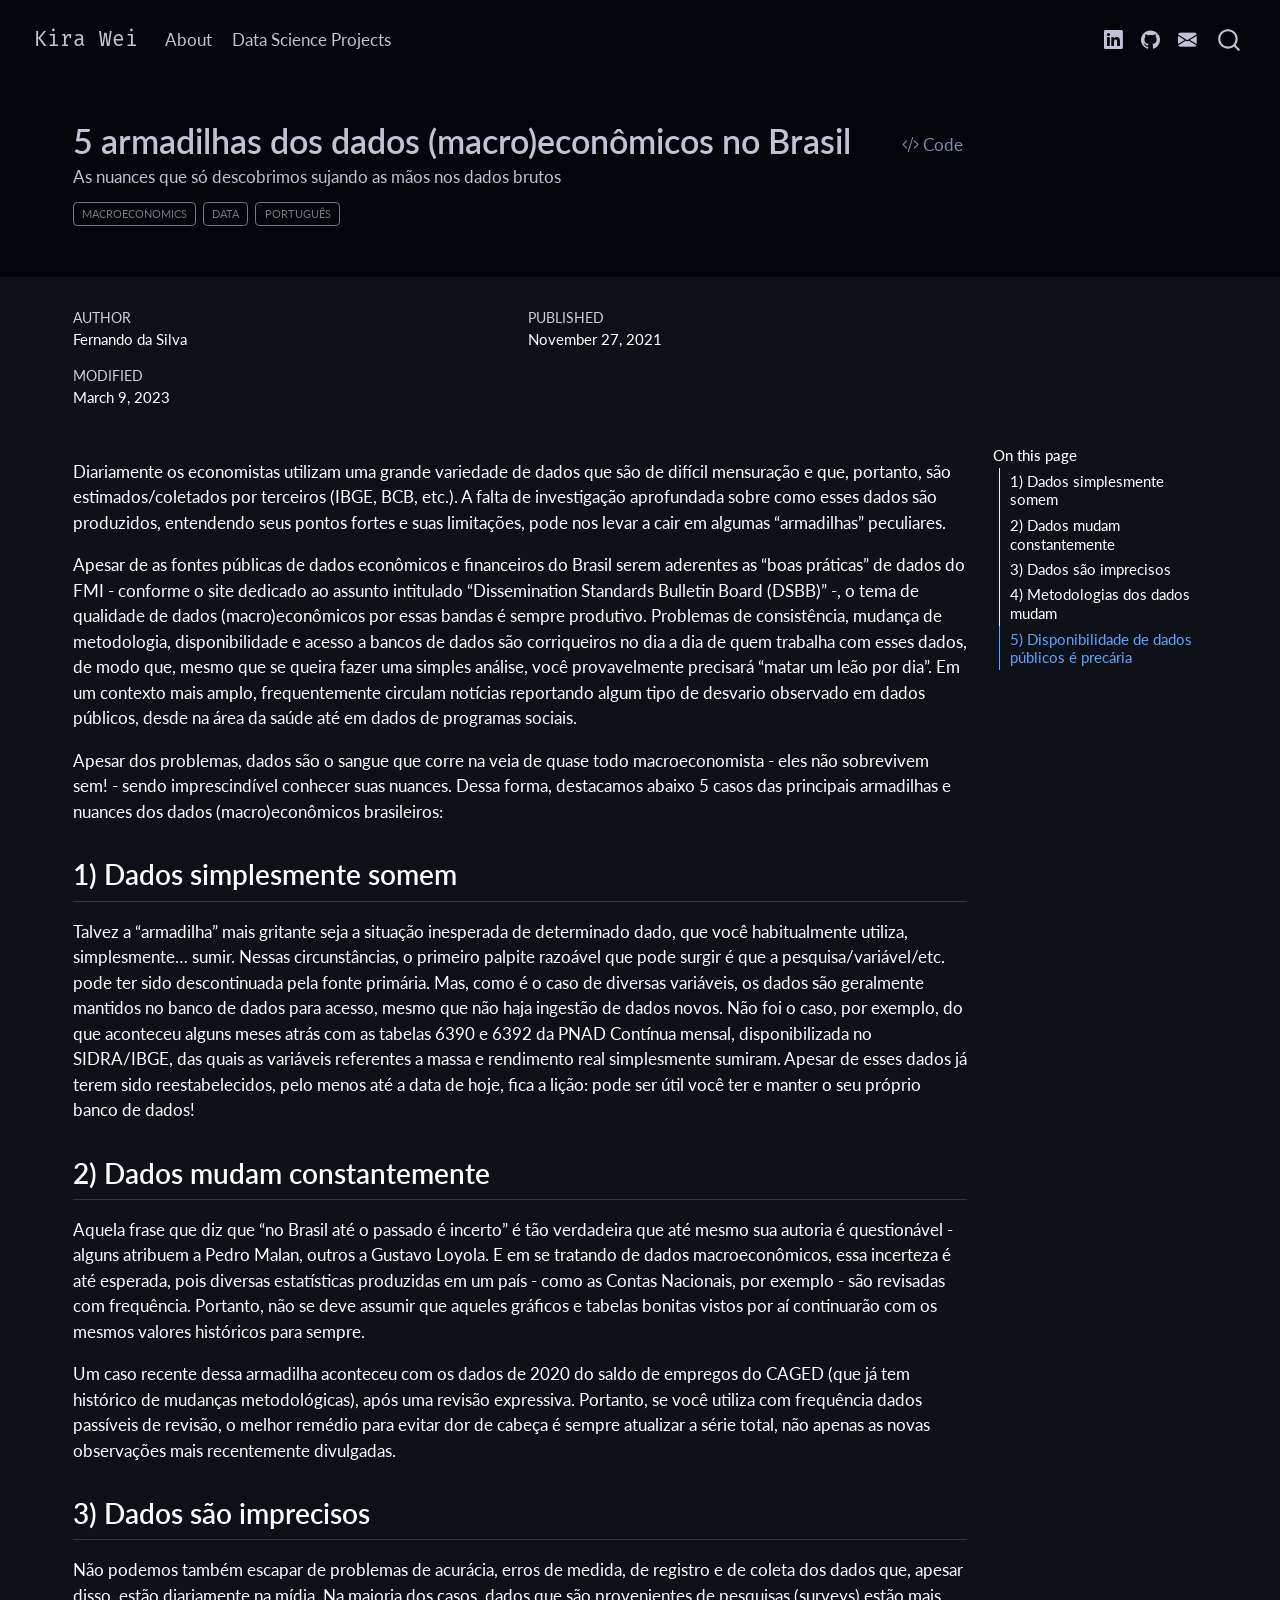
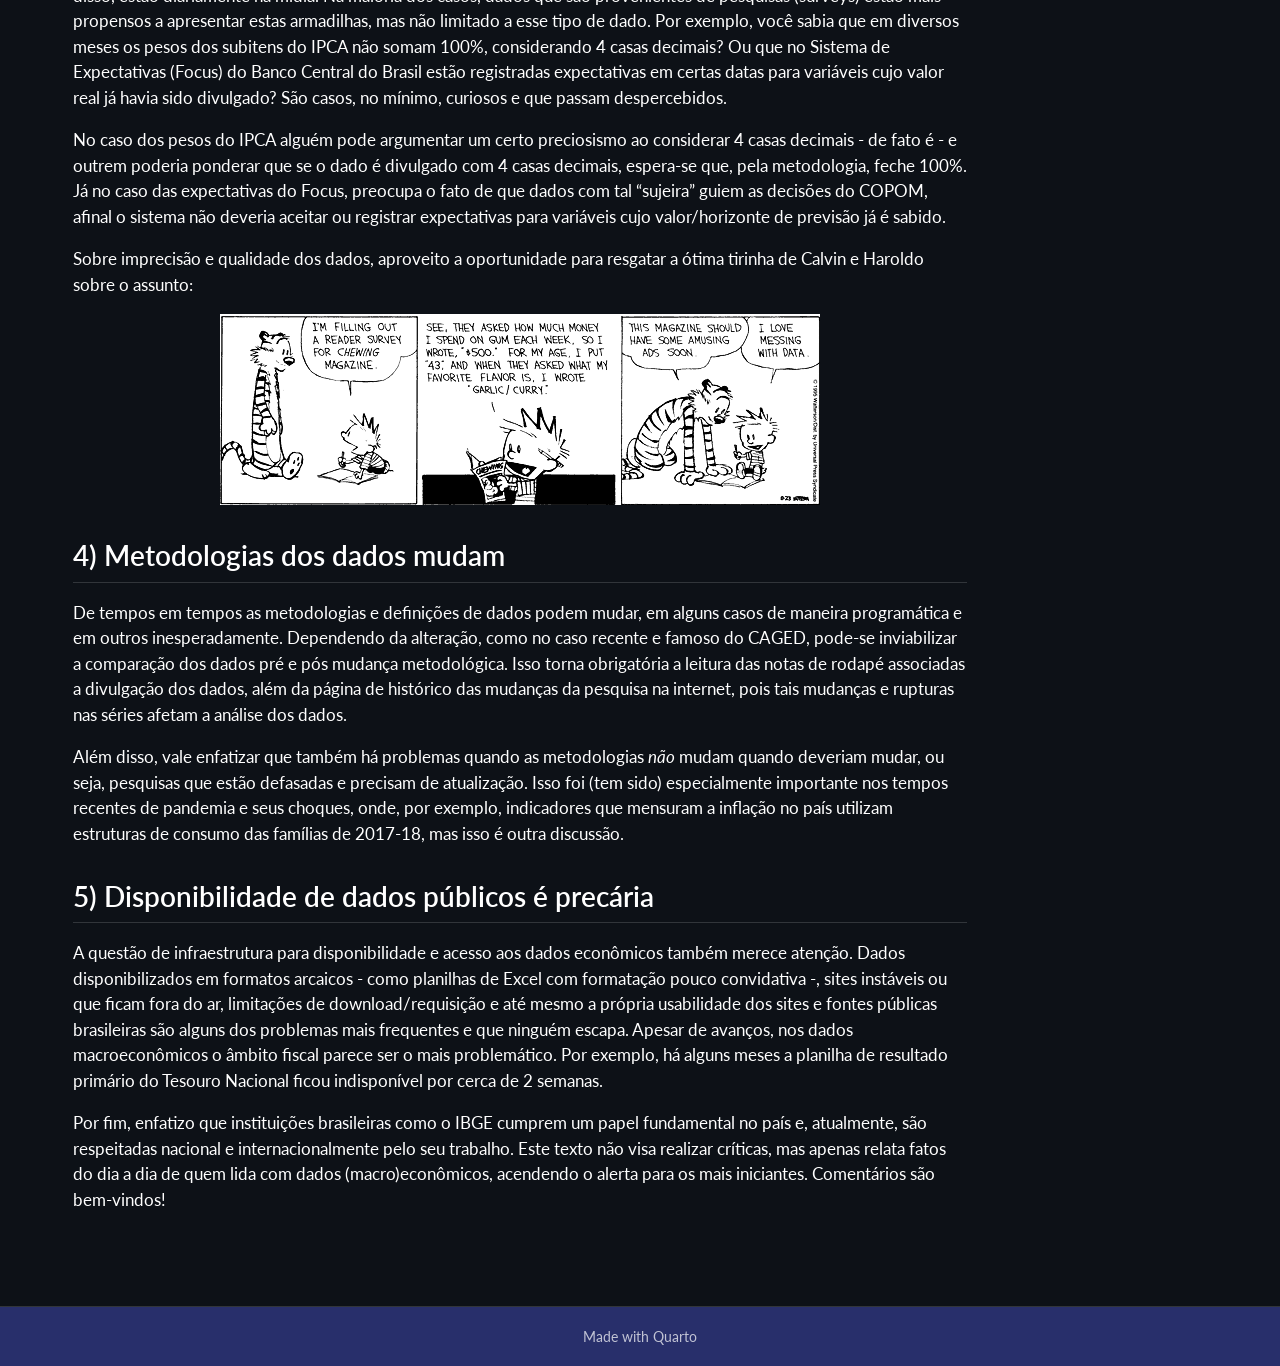
==== commit 71b231fa: "update website title" ====
--- a/docs/projects/2021-11-27-armadilhas-dos-dados-macro-no-brasil/index.html
+++ b/docs/projects/2021-11-27-armadilhas-dos-dados-macro-no-brasil/index.html
@@ -144,10 +144,6 @@
   <li class="nav-item">
     <a class="nav-link" href="../../projects.html"> 
 <span class="menu-text">Data Science Projects</span></a>
-  </li>  
-  <li class="nav-item">
-    <a class="nav-link" href="../../projects.html"> 
-<span class="menu-text">Blog</span></a>
   </li>  
 </ul>
             <ul class="navbar-nav navbar-nav-scroll ms-auto">
